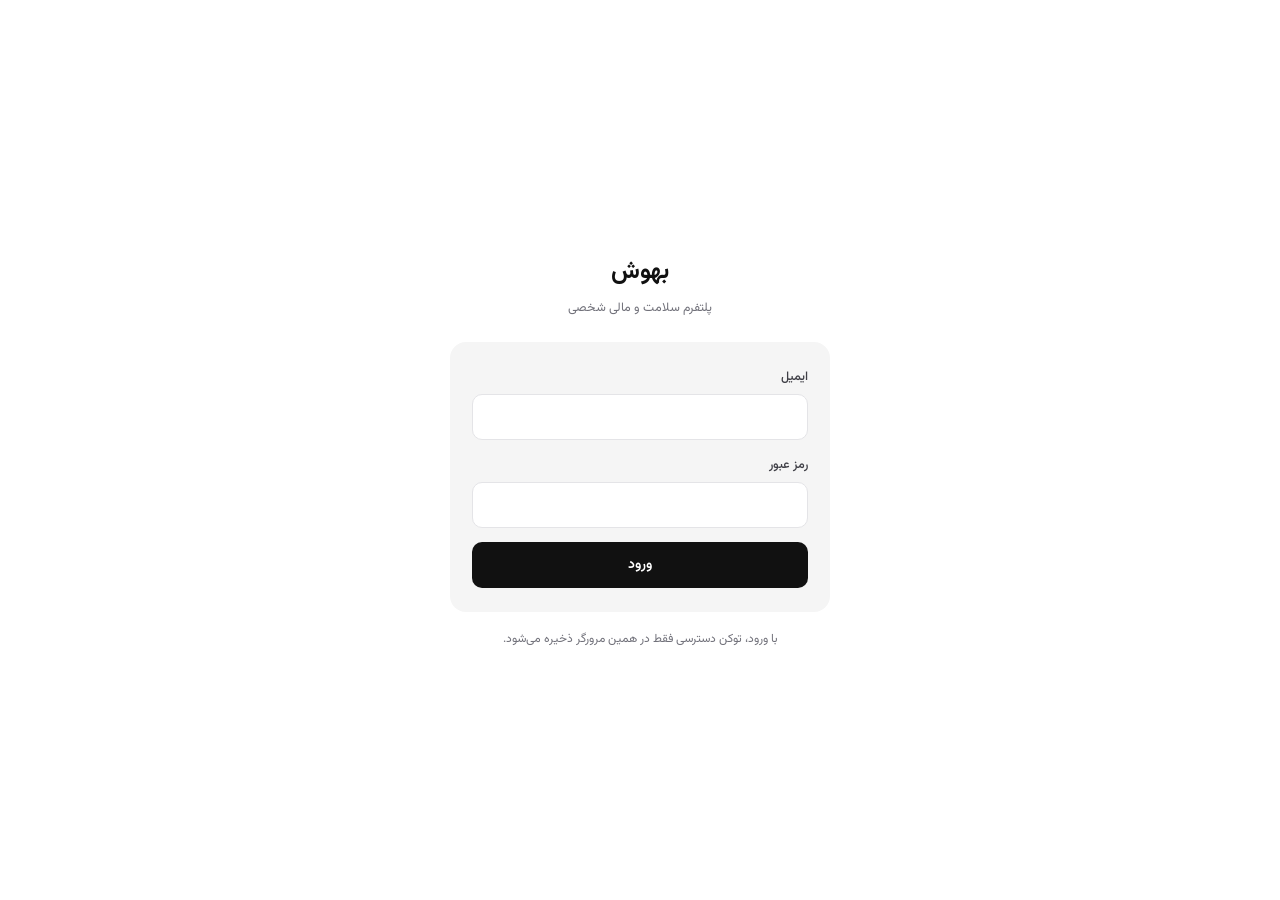
==== dashboard/connect.html @ 0b6c4c52 "first" ====
<!DOCTYPE html>
<html lang="fa" dir="rtl">
<head>
<meta charset="utf-8">
<meta name="viewport" content="width=device-width, initial-scale=1">
<title>اتصال به ایجنت — بهوش</title>
<link rel="icon" href="data:image/svg+xml,%3Csvg xmlns='http://www.w3.org/2000/svg' viewBox='0 0 32 32'%3E%3Crect width='32' height='32' rx='9' fill='%23111'/%3E%3Ctext x='16' y='22' font-size='17' font-family='sans-serif' font-weight='700' fill='%23fff' text-anchor='middle'%3E%D8%A8%3C/text%3E%3C/svg%3E">
<link href="https://fonts.googleapis.com/css2?family=Vazirmatn:wght@400;500;600;700&display=swap" rel="stylesheet">
<style>
:root{
  --canvas:#ffffff; --card:#f5f5f5; --strong:#e8e8e8;
  --ink:#111111; --body:#3f3f46; --muted:#71717a; --hair:#e4e4e7;
  --bad:#dc2626; --bad-soft:#fee2e2; --ok:#16a34a; --ok-soft:#dcfce7;
  --warn:#b45309; --warn-soft:#fef3c7;
  --r:16px; --r-sm:10px;
  --sh:0 1px 2px rgba(0,0,0,.04),0 1px 3px rgba(0,0,0,.03);
}
*{box-sizing:border-box;margin:0;padding:0}
body{
  font-family:Vazirmatn,system-ui,sans-serif;background:var(--canvas);color:var(--ink);
  line-height:1.8;padding:20px 16px 60px;-webkit-font-smoothing:antialiased;
}
.wrap{max-width:760px;margin:0 auto}
.top{display:flex;align-items:center;justify-content:space-between;gap:12px;margin-bottom:6px}
h1{font-size:20px;font-weight:700;letter-spacing:-.02em}
.sub{color:var(--muted);font-size:12.5px;margin-bottom:20px}
.nav{display:flex;gap:6px;margin-bottom:22px;flex-wrap:wrap}
.nav a{
  font-size:12.5px;padding:10px 15px;border-radius:999px;text-decoration:none;min-height:42px;display:inline-flex;align-items:center;
  background:var(--card);color:var(--body);border:1px solid transparent;
}
.nav a.on{background:var(--ink);color:#fff}
.nav a:hover{border-color:var(--hair)}

.sec{background:var(--card);border-radius:var(--r);padding:20px;margin-bottom:16px}
.sec h2{font-size:15px;font-weight:700;margin-bottom:3px;display:flex;align-items:center;gap:7px}
.sec .hint{font-size:12px;color:var(--muted);margin-bottom:15px}
.dot{width:7px;height:7px;border-radius:50%;display:inline-block}

label{display:block;font-size:12.5px;color:var(--body);font-weight:500;margin-bottom:5px}
input[type=text]{
  width:100%;font-family:inherit;font-size:13.5px;padding:10px 12px;border-radius:var(--r-sm);
  border:1px solid var(--hair);background:#fff;color:var(--ink);margin-bottom:13px;
}
input[type=text]:focus{outline:0;border-color:var(--ink)}

.scopes{display:flex;gap:8px;flex-wrap:wrap;margin-bottom:15px}
.chk{
  display:flex;align-items:center;gap:7px;font-size:12.5px;cursor:pointer;
  background:#fff;border:1px solid var(--hair);border-radius:999px;padding:11px 16px;min-height:42px;
  user-select:none;transition:.15s;
}
.chk:hover{border-color:var(--ink)}
.chk input{accent-color:#111;cursor:pointer;margin:0}
.chk.off{opacity:.45}

button{
  font-family:inherit;font-size:13.5px;font-weight:600;padding:12px 20px;min-height:44px;
  border-radius:var(--r-sm);border:0;background:var(--ink);color:#fff;cursor:pointer;transition:.15s;
}
button:hover{opacity:.88}
button:disabled{opacity:.45;cursor:default}
button.ghost{background:#fff;color:var(--ink);border:1px solid var(--hair)}
button.ghost:hover{border-color:var(--ink);opacity:1}
button.sm{font-size:12px;padding:11px 15px;min-height:42px}

.msg{border-radius:var(--r-sm);padding:10px 13px;font-size:12.5px;margin-bottom:13px;display:none}
.msg.err{display:block;background:var(--bad-soft);color:#b91c1c}
.msg.ok{display:block;background:var(--ok-soft);color:#15803d}
.msg.warn{display:block;background:var(--warn-soft);color:var(--warn)}

.out{display:none;margin-top:16px}
.out.show{display:block}
.out .lbl{
  font-size:12px;color:var(--body);font-weight:500;margin-bottom:6px;
  display:flex;align-items:center;justify-content:space-between;gap:10px;
}
pre{
  background:#111;color:#e4e4e7;border-radius:var(--r-sm);padding:14px;
  font-family:ui-monospace,SFMono-Regular,Menlo,monospace;font-size:12.5px;
  direction:ltr;text-align:left;overflow-x:auto;line-height:1.65;white-space:pre;
  margin-bottom:14px;
}
.tokbox{
  background:#fff;border:1px dashed var(--warn);border-radius:var(--r-sm);
  padding:11px 13px;font-family:ui-monospace,monospace;font-size:12.5px;
  direction:ltr;text-align:left;word-break:break-all;margin-bottom:14px;
}
.steps{font-size:12.5px;color:var(--body);padding-right:18px;margin-bottom:4px}
.steps li{margin-bottom:5px}

.tlist{margin-top:6px}
.trow{
  display:flex;align-items:center;justify-content:space-between;gap:10px;
  background:#fff;border-radius:var(--r-sm);padding:10px 13px;margin-bottom:7px;
  font-size:12.5px;
}
.trow .nm{font-weight:600}
.trow .sc{color:var(--muted);font-size:12.5px;direction:ltr;text-align:left}
.empty{color:var(--muted);font-size:12.5px;padding:6px 0}
</style>
</head>
<body>
<div class="wrap">

  <div class="top">
    <h1>اتصال به ایجنت</h1>
    <button class="ghost sm" id="logout">خروج</button>
  </div>
  <div class="sub">برای هر حوزه یک توکن بساز و JSON آماده را در ایجنتت بگذار. توکن فقط یک بار نشان داده می‌شود.</div>

  <div class="nav" data-shell-hide>
    <a href="dashboard.html">سلامتی</a>
    <a href="finance.html">مالی</a>
    <a href="live.html">جلسه</a>
    <a href="connect.html" class="on">اتصال به ایجنت</a>
  </div>

  <!-- ============ سلامت ============ -->
  <div class="sec" id="sec-health">
    <h2><span class="dot" style="background:#16a34a"></span>حوزه سلامت</h2>
    <div class="hint">غذا، خواب، ورزش، بدن، نماز، حال، اسکرین‌تایم، مزاج</div>

    <label for="name-health">نام توکن</label>
    <input id="name-health" type="text" value="ایجنت سلامت" dir="auto">

    <label>دسترسی</label>
    <div class="scopes" id="sc-health">
      <label class="chk"><input type="checkbox" value="health:read" checked> خواندن</label>
      <label class="chk"><input type="checkbox" value="health:write" checked> نوشتن</label>
    </div>

    <div class="msg" id="msg-health"></div>
    <button id="go-health">ساخت توکن سلامت</button>

    <div class="out" id="out-health"></div>
  </div>

  <!-- ============ مالی ============ -->
  <div class="sec" id="sec-finance">
    <h2><span class="dot" style="background:#7c3aed"></span>حوزه مالی</h2>
    <div class="hint">حساب‌ها، تراکنش‌ها، بودجه، دسته‌ها، پیامک بانکی</div>

    <label for="name-finance">نام توکن</label>
    <input id="name-finance" type="text" value="ایجنت مالی" dir="auto">

    <label>دسترسی</label>
    <div class="scopes" id="sc-finance">
      <label class="chk"><input type="checkbox" value="finance:read" checked> خواندن</label>
      <label class="chk"><input type="checkbox" value="finance:write"> نوشتن</label>
    </div>

    <div class="msg" id="msg-finance"></div>
    <button id="go-finance">ساخت توکن مالی</button>

    <div class="out" id="out-finance"></div>
  </div>

  <!-- ============ توکن‌های من ============ -->
  <div class="sec">
    <h2>توکن‌های من</h2>
    <div class="hint">هر توکنی که دیگر لازم نیست را باطل کن.</div>
    <div class="tlist" id="tlist"><div class="empty">در حال بارگذاری...</div></div>
  </div>

</div>

<script src="config.js"></script>
<script>
const BASE = (window.BEHOOSH && window.BEHOOSH.apiBase) || 'https://behoosh-api.hashpa.com/v1';
const MCP_HEALTH = 'https://behoosh-mcp.hashpa.com/mcp';
const MCP_FINANCE = 'https://behoosh-mcp.hashpa.com/finance/mcp';

let TOKEN = null;
try { TOKEN = localStorage.getItem('behoosh_token'); } catch (e) {}
if (!TOKEN) location.replace('login.html');

function authHeaders(extra){
  const h = Object.assign({'X-API-Key': TOKEN}, extra || {});
  return h;
}

async function api(path, opts){
  opts = opts || {};
  opts.headers = authHeaders(opts.headers);
  const r = await fetch(BASE + path, opts);
  if (r.status === 401 || r.status === 403) {
    try { localStorage.removeItem('behoosh_token'); } catch (e) {}
    location.replace('login.html');
    throw new Error('auth');
  }
  return r;
}

function say(id, text, kind){
  const el = document.getElementById('msg-' + id);
  el.textContent = text;
  el.className = 'msg ' + (kind || 'err');
}
function clearSay(id){
  const el = document.getElementById('msg-' + id);
  el.className = 'msg';
  el.textContent = '';
}

document.getElementById('logout').addEventListener('click', function(){
  try {
    localStorage.removeItem('behoosh_token');
    localStorage.removeItem('behoosh_scopes');
  } catch (e) {}
  location.replace('login.html');
});

// چک‌باکس‌ها ظاهر خاموش/روشن
document.querySelectorAll('.chk input').forEach(function(cb){
  function sync(){ cb.closest('.chk').classList.toggle('off', !cb.checked); }
  cb.addEventListener('change', sync); sync();
});

function buildJson(key, url, token){
  const obj = { mcpServers: {} };
  obj.mcpServers[key] = {
    type: 'http',
    url: url,
    headers: { Authorization: 'Bearer ' + token }
  };
  return JSON.stringify(obj, null, 2);
}

function renderOut(domain, token, scopes){
  const isFin = domain === 'finance';
  const url = isFin ? MCP_FINANCE : MCP_HEALTH;
  const key = isFin ? 'behoosh-finance' : 'behoosh-health';
  const json = buildJson(key, url, token);
  const box = document.getElementById('out-' + domain);

  box.innerHTML =
    '<div class="msg warn">این توکن فقط همین یک بار نشان داده می‌شود. همین حالا کپی کن.</div>' +
    '<div class="lbl"><span>توکن</span><button class="ghost sm" data-copy="tok">کپی</button></div>' +
    '<div class="tokbox" id="tok-' + domain + '">' + token + '</div>' +
    '<div class="lbl"><span>JSON آماده برای ایجنت</span><button class="ghost sm" data-copy="json">کپی JSON</button></div>' +
    '<pre id="json-' + domain + '">' + json.replace(/&/g,'&amp;').replace(/</g,'&lt;') + '</pre>' +
    '<ol class="steps">' +
      '<li>فایل تنظیمات MCP ایجنتت را باز کن (در کلود دسکتاپ: <code>claude_desktop_config.json</code>).</li>' +
      '<li>محتوای بالا را داخلش بگذار. اگر <code>mcpServers</code> از قبل هست، فقط کلید <code>' + key + '</code> را اضافه کن.</li>' +
      '<li>ایجنت را ری‌استارت کن. ابزارها باید بیایند.</li>' +
    '</ol>';

  box.classList.add('show');

  box.querySelectorAll('[data-copy]').forEach(function(btn){
    btn.addEventListener('click', async function(){
      const isTok = btn.getAttribute('data-copy') === 'tok';
      const text = isTok ? token : json;
      try {
        await navigator.clipboard.writeText(text);
        const old = btn.textContent;
        btn.textContent = 'کپی شد';
        setTimeout(function(){ btn.textContent = old; }, 1500);
      } catch (e) {
        const r = document.createRange();
        r.selectNodeContents(document.getElementById((isTok ? 'tok-' : 'json-') + domain));
        const s = window.getSelection(); s.removeAllRanges(); s.addRange(r);
        btn.textContent = 'دستی کپی کن';
      }
    });
  });
}

async function createToken(domain){
  const isFin = domain === 'finance';
  const btn = document.getElementById('go-' + domain);
  clearSay(domain);

  const name = document.getElementById('name-' + domain).value.trim() || (isFin ? 'ایجنت مالی' : 'ایجنت سلامت');
  const scopes = Array.from(
    document.querySelectorAll('#sc-' + domain + ' input:checked')
  ).map(function(c){ return c.value; });

  if (!scopes.length) { say(domain, 'حداقل یک دسترسی انتخاب کن.'); return; }

  btn.disabled = true;
  const old = btn.textContent;
  btn.textContent = 'در حال ساخت...';

  try {
    const r = await api('/auth/tokens', {
      method: 'POST',
      headers: {'Content-Type': 'application/json'},
      body: JSON.stringify({name: name, scopes: scopes, kind: 'api'})
    });
    const data = await r.json().catch(function(){ return {}; });

    if (!r.ok) {
      say(domain, 'ساخت توکن نشد (کد ' + r.status + ').');
      return;
    }
    const raw = data.token || data.raw_token || data.key;
    if (!raw) {
      say(domain, 'سرور توکن برنگرداند.');
      return;
    }
    renderOut(domain, raw, scopes);
    say(domain, 'توکن ساخته شد.', 'ok');
    loadTokens();
  } catch (e) {
    if (e.message !== 'auth') say(domain, 'اتصال به سرور برقرار نشد.');
  } finally {
    btn.disabled = false;
    btn.textContent = old;
  }
}

document.getElementById('go-health').addEventListener('click', function(){ createToken('health'); });
document.getElementById('go-finance').addEventListener('click', function(){ createToken('finance'); });

async function loadTokens(){
  const list = document.getElementById('tlist');
  try {
    const r = await api('/auth/tokens');
    const data = await r.json().catch(function(){ return {}; });
    const items = data.tokens || data.items || (Array.isArray(data) ? data : []);

    if (!items.length) {
      list.innerHTML = '<div class="empty">هنوز توکنی نساخته‌ای.</div>';
      return;
    }
    list.innerHTML = items.map(function(t){
      const sc = (t.scopes || []).join('، ') || '—';
      const nm = t.name || 'بدون نام';
      const id = t.id || t.token_id;
      return '<div class="trow">' +
        '<div><div class="nm">' + nm + '</div><div class="sc">' + sc + '</div></div>' +
        '<button class="ghost sm" data-revoke="' + id + '">باطل</button>' +
      '</div>';
    }).join('');

    list.querySelectorAll('[data-revoke]').forEach(function(btn){
      btn.addEventListener('click', async function(){
        if (!confirm('این توکن باطل شود؟')) return;
        btn.disabled = true;
        try {
          const r = await api('/auth/tokens/' + btn.getAttribute('data-revoke'), {method: 'DELETE'});
          if (r.ok || r.status === 204) loadTokens();
          else { btn.disabled = false; alert('باطل نشد (کد ' + r.status + ')'); }
        } catch (e) {
          if (e.message !== 'auth') { btn.disabled = false; alert('اتصال برقرار نشد.'); }
        }
      });
    });
  } catch (e) {
    if (e.message !== 'auth') list.innerHTML = '<div class="empty">لیست توکن‌ها نیامد.</div>';
  }
}

loadTokens();
</script>
<script src="shell.js" defer></script>
</body>
</html>
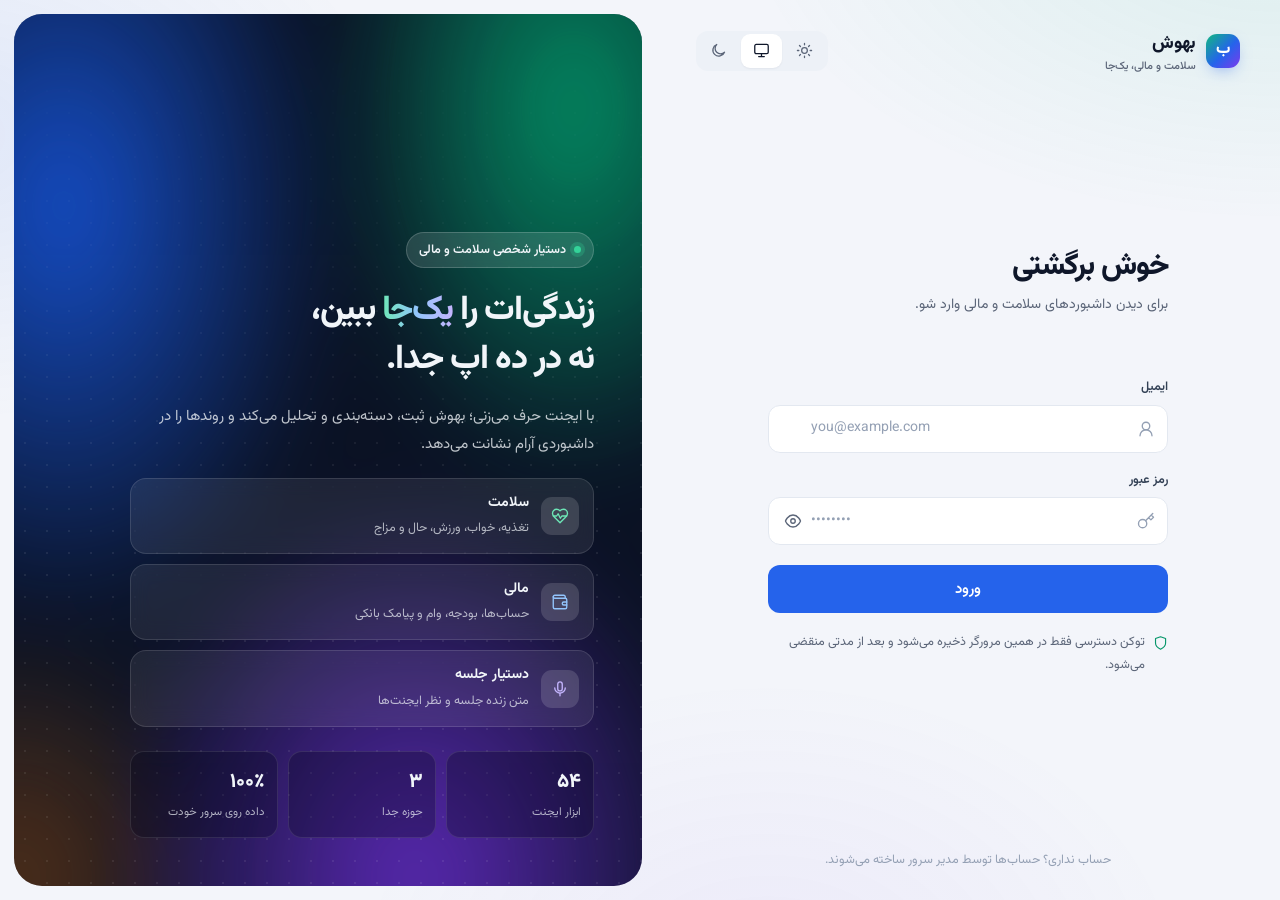
==== commit ff84f07b: "Redesign the web UI with light/dark themes and data-driven dashboards Design system (based on UI UX " ====
--- a/dashboard/connect.html
+++ b/dashboard/connect.html
@@ -1,360 +1,79 @@
 <!DOCTYPE html>
 <html lang="fa" dir="rtl">
 <head>
+<script src="js/theme.js"></script>
 <meta charset="utf-8">
 <meta name="viewport" content="width=device-width, initial-scale=1">
 <title>اتصال به ایجنت — بهوش</title>
-<link rel="icon" href="data:image/svg+xml,%3Csvg xmlns='http://www.w3.org/2000/svg' viewBox='0 0 32 32'%3E%3Crect width='32' height='32' rx='9' fill='%23111'/%3E%3Ctext x='16' y='22' font-size='17' font-family='sans-serif' font-weight='700' fill='%23fff' text-anchor='middle'%3E%D8%A8%3C/text%3E%3C/svg%3E">
-<link href="https://fonts.googleapis.com/css2?family=Vazirmatn:wght@400;500;600;700&display=swap" rel="stylesheet">
-<style>
-:root{
-  --canvas:#ffffff; --card:#f5f5f5; --strong:#e8e8e8;
-  --ink:#111111; --body:#3f3f46; --muted:#71717a; --hair:#e4e4e7;
-  --bad:#dc2626; --bad-soft:#fee2e2; --ok:#16a34a; --ok-soft:#dcfce7;
-  --warn:#b45309; --warn-soft:#fef3c7;
-  --r:16px; --r-sm:10px;
-  --sh:0 1px 2px rgba(0,0,0,.04),0 1px 3px rgba(0,0,0,.03);
-}
-*{box-sizing:border-box;margin:0;padding:0}
-body{
-  font-family:Vazirmatn,system-ui,sans-serif;background:var(--canvas);color:var(--ink);
-  line-height:1.8;padding:20px 16px 60px;-webkit-font-smoothing:antialiased;
-}
-.wrap{max-width:760px;margin:0 auto}
-.top{display:flex;align-items:center;justify-content:space-between;gap:12px;margin-bottom:6px}
-h1{font-size:20px;font-weight:700;letter-spacing:-.02em}
-.sub{color:var(--muted);font-size:12.5px;margin-bottom:20px}
-.nav{display:flex;gap:6px;margin-bottom:22px;flex-wrap:wrap}
-.nav a{
-  font-size:12.5px;padding:10px 15px;border-radius:999px;text-decoration:none;min-height:42px;display:inline-flex;align-items:center;
-  background:var(--card);color:var(--body);border:1px solid transparent;
-}
-.nav a.on{background:var(--ink);color:#fff}
-.nav a:hover{border-color:var(--hair)}
-
-.sec{background:var(--card);border-radius:var(--r);padding:20px;margin-bottom:16px}
-.sec h2{font-size:15px;font-weight:700;margin-bottom:3px;display:flex;align-items:center;gap:7px}
-.sec .hint{font-size:12px;color:var(--muted);margin-bottom:15px}
-.dot{width:7px;height:7px;border-radius:50%;display:inline-block}
-
-label{display:block;font-size:12.5px;color:var(--body);font-weight:500;margin-bottom:5px}
-input[type=text]{
-  width:100%;font-family:inherit;font-size:13.5px;padding:10px 12px;border-radius:var(--r-sm);
-  border:1px solid var(--hair);background:#fff;color:var(--ink);margin-bottom:13px;
-}
-input[type=text]:focus{outline:0;border-color:var(--ink)}
-
-.scopes{display:flex;gap:8px;flex-wrap:wrap;margin-bottom:15px}
-.chk{
-  display:flex;align-items:center;gap:7px;font-size:12.5px;cursor:pointer;
-  background:#fff;border:1px solid var(--hair);border-radius:999px;padding:11px 16px;min-height:42px;
-  user-select:none;transition:.15s;
-}
-.chk:hover{border-color:var(--ink)}
-.chk input{accent-color:#111;cursor:pointer;margin:0}
-.chk.off{opacity:.45}
-
-button{
-  font-family:inherit;font-size:13.5px;font-weight:600;padding:12px 20px;min-height:44px;
-  border-radius:var(--r-sm);border:0;background:var(--ink);color:#fff;cursor:pointer;transition:.15s;
-}
-button:hover{opacity:.88}
-button:disabled{opacity:.45;cursor:default}
-button.ghost{background:#fff;color:var(--ink);border:1px solid var(--hair)}
-button.ghost:hover{border-color:var(--ink);opacity:1}
-button.sm{font-size:12px;padding:11px 15px;min-height:42px}
-
-.msg{border-radius:var(--r-sm);padding:10px 13px;font-size:12.5px;margin-bottom:13px;display:none}
-.msg.err{display:block;background:var(--bad-soft);color:#b91c1c}
-.msg.ok{display:block;background:var(--ok-soft);color:#15803d}
-.msg.warn{display:block;background:var(--warn-soft);color:var(--warn)}
-
-.out{display:none;margin-top:16px}
-.out.show{display:block}
-.out .lbl{
-  font-size:12px;color:var(--body);font-weight:500;margin-bottom:6px;
-  display:flex;align-items:center;justify-content:space-between;gap:10px;
-}
-pre{
-  background:#111;color:#e4e4e7;border-radius:var(--r-sm);padding:14px;
-  font-family:ui-monospace,SFMono-Regular,Menlo,monospace;font-size:12.5px;
-  direction:ltr;text-align:left;overflow-x:auto;line-height:1.65;white-space:pre;
-  margin-bottom:14px;
-}
-.tokbox{
-  background:#fff;border:1px dashed var(--warn);border-radius:var(--r-sm);
-  padding:11px 13px;font-family:ui-monospace,monospace;font-size:12.5px;
-  direction:ltr;text-align:left;word-break:break-all;margin-bottom:14px;
-}
-.steps{font-size:12.5px;color:var(--body);padding-right:18px;margin-bottom:4px}
-.steps li{margin-bottom:5px}
-
-.tlist{margin-top:6px}
-.trow{
-  display:flex;align-items:center;justify-content:space-between;gap:10px;
-  background:#fff;border-radius:var(--r-sm);padding:10px 13px;margin-bottom:7px;
-  font-size:12.5px;
-}
-.trow .nm{font-weight:600}
-.trow .sc{color:var(--muted);font-size:12.5px;direction:ltr;text-align:left}
-.empty{color:var(--muted);font-size:12.5px;padding:6px 0}
-</style>
+<link rel="icon" href="data:image/svg+xml,%3Csvg xmlns='http://www.w3.org/2000/svg' viewBox='0 0 32 32'%3E%3Cdefs%3E%3ClinearGradient id='g' x1='0' y1='0' x2='1' y2='1'%3E%3Cstop offset='0' stop-color='%2310B981'/%3E%3Cstop offset='.55' stop-color='%232563EB'/%3E%3Cstop offset='1' stop-color='%237C3AED'/%3E%3C/linearGradient%3E%3C/defs%3E%3Crect width='32' height='32' rx='9' fill='url(%23g)'/%3E%3Ctext x='16' y='22' font-size='17' font-family='sans-serif' font-weight='700' fill='%23fff' text-anchor='middle'%3E%D8%A8%3C/text%3E%3C/svg%3E">
+<link href="https://fonts.googleapis.com/css2?family=Vazirmatn:wght@400;500;600;700;800&display=swap" rel="stylesheet">
+<link rel="stylesheet" href="css/theme.css">
+<link rel="stylesheet" href="css/connect.css">
 </head>
 <body>
-<div class="wrap">
+<div class="app">
+<main class="app-main" id="main">
 
-  <div class="top">
-    <h1>اتصال به ایجنت</h1>
-    <button class="ghost sm" id="logout">خروج</button>
-  </div>
-  <div class="sub">برای هر حوزه یک توکن بساز و JSON آماده را در ایجنتت بگذار. توکن فقط یک بار نشان داده می‌شود.</div>
+  <header class="page-head">
+    <div>
+      <div class="eyebrow t-agent"><i></i>ایجنت‌ها و دسترسی</div>
+      <h1>اتصال به ایجنت</h1>
+      <p>برای هر حوزه یک توکن جدا بساز و تنظیمات آماده را در ایجنتت بگذار. هر توکن فقط به همان حوزه دسترسی دارد.</p>
+    </div>
+  </header>
 
-  <div class="nav" data-shell-hide>
-    <a href="dashboard.html">سلامتی</a>
-    <a href="finance.html">مالی</a>
-    <a href="live.html">جلسه</a>
-    <a href="connect.html" class="on">اتصال به ایجنت</a>
-  </div>
+  <section class="card how t-agent" aria-labelledby="how-h">
+    <h2 id="how-h" class="sr-only">چطور وصل کنم</h2>
+    <ol class="how-steps">
+      <li><span class="how-n">۱</span><div><b>حوزه و دسترسی را انتخاب کن</b><p>خواندن برای گزارش، نوشتن برای ثبت داده. کمترین دسترسی لازم را بده.</p></div></li>
+      <li><span class="how-n">۲</span><div><b>توکن را بساز و کپی کن</b><p>توکن فقط یک بار نشان داده می‌شود؛ همراه JSON آماده برای MCP.</p></div></li>
+      <li><span class="how-n">۳</span><div><b>در ایجنت بگذار و ری‌استارت کن</b><p>مثلا در <code class="ltr">claude_desktop_config.json</code>. ابزارها ظاهر می‌شوند.</p></div></li>
+    </ol>
+  </section>
 
-  <!-- ============ سلامت ============ -->
-  <div class="sec" id="sec-health">
-    <h2><span class="dot" style="background:#16a34a"></span>حوزه سلامت</h2>
-    <div class="hint">غذا، خواب، ورزش، بدن، نماز، حال، اسکرین‌تایم، مزاج</div>
+  <div class="section-title"><h2>ساخت توکن جدید</h2><span>هر حوزه سرور و دسترسی جدا دارد</span></div>
+  <div class="grid g-3 domains" id="domains"></div>
 
-    <label for="name-health">نام توکن</label>
-    <input id="name-health" type="text" value="ایجنت سلامت" dir="auto">
+  <section class="card reveal" id="reveal" hidden aria-live="polite">
+    <div class="card-head">
+      <div><h3 id="reveal-title">توکن ساخته شد</h3><p id="reveal-sub"></p></div>
+      <button class="icon-btn" type="button" id="reveal-close" aria-label="بستن"></button>
+    </div>
+    <div class="callout t-warn" id="reveal-warn"></div>
+    <div class="field">
+      <div class="row-lbl"><span class="label">توکن</span><button class="btn btn-ghost btn-sm" type="button" data-copy="tok"></button></div>
+      <div class="secret ltr" id="reveal-token"></div>
+    </div>
+    <div class="field">
+      <div class="row-lbl"><span class="label">JSON آماده برای کلاینت MCP</span><button class="btn btn-ghost btn-sm" type="button" data-copy="json"></button></div>
+      <pre class="code ltr" id="reveal-json"></pre>
+    </div>
+    <p class="reveal-hint" id="reveal-hint"></p>
+  </section>
 
-    <label>دسترسی</label>
-    <div class="scopes" id="sc-health">
-      <label class="chk"><input type="checkbox" value="health:read" checked> خواندن</label>
-      <label class="chk"><input type="checkbox" value="health:write" checked> نوشتن</label>
-    </div>
+  <div class="section-title"><h2>توکن‌های من</h2><span id="tok-count"></span></div>
+  <section class="card card-flush">
+    <div id="tlist"><div class="tl-skel"><div class="skeleton" style="height:18px;width:40%"></div><div class="skeleton" style="height:14px;width:70%"></div></div></div>
+  </section>
+  <p class="foot-note">توکن‌های «ورود» همان نشست‌های داشبورد روی مرورگرها هستند. ابطال آن‌ها یعنی خروج آن مرورگر.</p>
 
-    <div class="msg" id="msg-health"></div>
-    <button id="go-health">ساخت توکن سلامت</button>
-
-    <div class="out" id="out-health"></div>
-  </div>
-
-  <!-- ============ مالی ============ -->
-  <div class="sec" id="sec-finance">
-    <h2><span class="dot" style="background:#7c3aed"></span>حوزه مالی</h2>
-    <div class="hint">حساب‌ها، تراکنش‌ها، بودجه، دسته‌ها، پیامک بانکی</div>
-
-    <label for="name-finance">نام توکن</label>
-    <input id="name-finance" type="text" value="ایجنت مالی" dir="auto">
-
-    <label>دسترسی</label>
-    <div class="scopes" id="sc-finance">
-      <label class="chk"><input type="checkbox" value="finance:read" checked> خواندن</label>
-      <label class="chk"><input type="checkbox" value="finance:write"> نوشتن</label>
-    </div>
-
-    <div class="msg" id="msg-finance"></div>
-    <button id="go-finance">ساخت توکن مالی</button>
-
-    <div class="out" id="out-finance"></div>
-  </div>
-
-  <!-- ============ توکن‌های من ============ -->
-  <div class="sec">
-    <h2>توکن‌های من</h2>
-    <div class="hint">هر توکنی که دیگر لازم نیست را باطل کن.</div>
-    <div class="tlist" id="tlist"><div class="empty">در حال بارگذاری...</div></div>
-  </div>
-
+</main>
 </div>
 
+<dialog class="sheet" id="confirm">
+  <form method="dialog">
+    <div class="sheet-head"><h3>ابطال توکن</h3></div>
+    <div class="sheet-body"><p id="confirm-text" class="muted"></p></div>
+    <div class="sheet-foot">
+      <button class="btn btn-danger" value="ok" id="confirm-ok">باطل کن</button>
+      <button class="btn btn-ghost" value="cancel">انصراف</button>
+    </div>
+  </form>
+</dialog>
+
 <script src="config.js"></script>
-<script>
-const BASE = (window.BEHOOSH && window.BEHOOSH.apiBase) || 'https://behoosh-api.hashpa.com/v1';
-const MCP_HEALTH = 'https://behoosh-mcp.hashpa.com/mcp';
-const MCP_FINANCE = 'https://behoosh-mcp.hashpa.com/finance/mcp';
-
-let TOKEN = null;
-try { TOKEN = localStorage.getItem('behoosh_token'); } catch (e) {}
-if (!TOKEN) location.replace('login.html');
-
-function authHeaders(extra){
-  const h = Object.assign({'X-API-Key': TOKEN}, extra || {});
-  return h;
-}
-
-async function api(path, opts){
-  opts = opts || {};
-  opts.headers = authHeaders(opts.headers);
-  const r = await fetch(BASE + path, opts);
-  if (r.status === 401 || r.status === 403) {
-    try { localStorage.removeItem('behoosh_token'); } catch (e) {}
-    location.replace('login.html');
-    throw new Error('auth');
-  }
-  return r;
-}
-
-function say(id, text, kind){
-  const el = document.getElementById('msg-' + id);
-  el.textContent = text;
-  el.className = 'msg ' + (kind || 'err');
-}
-function clearSay(id){
-  const el = document.getElementById('msg-' + id);
-  el.className = 'msg';
-  el.textContent = '';
-}
-
-document.getElementById('logout').addEventListener('click', function(){
-  try {
-    localStorage.removeItem('behoosh_token');
-    localStorage.removeItem('behoosh_scopes');
-  } catch (e) {}
-  location.replace('login.html');
-});
-
-// چک‌باکس‌ها ظاهر خاموش/روشن
-document.querySelectorAll('.chk input').forEach(function(cb){
-  function sync(){ cb.closest('.chk').classList.toggle('off', !cb.checked); }
-  cb.addEventListener('change', sync); sync();
-});
-
-function buildJson(key, url, token){
-  const obj = { mcpServers: {} };
-  obj.mcpServers[key] = {
-    type: 'http',
-    url: url,
-    headers: { Authorization: 'Bearer ' + token }
-  };
-  return JSON.stringify(obj, null, 2);
-}
-
-function renderOut(domain, token, scopes){
-  const isFin = domain === 'finance';
-  const url = isFin ? MCP_FINANCE : MCP_HEALTH;
-  const key = isFin ? 'behoosh-finance' : 'behoosh-health';
-  const json = buildJson(key, url, token);
-  const box = document.getElementById('out-' + domain);
-
-  box.innerHTML =
-    '<div class="msg warn">این توکن فقط همین یک بار نشان داده می‌شود. همین حالا کپی کن.</div>' +
-    '<div class="lbl"><span>توکن</span><button class="ghost sm" data-copy="tok">کپی</button></div>' +
-    '<div class="tokbox" id="tok-' + domain + '">' + token + '</div>' +
-    '<div class="lbl"><span>JSON آماده برای ایجنت</span><button class="ghost sm" data-copy="json">کپی JSON</button></div>' +
-    '<pre id="json-' + domain + '">' + json.replace(/&/g,'&amp;').replace(/</g,'&lt;') + '</pre>' +
-    '<ol class="steps">' +
-      '<li>فایل تنظیمات MCP ایجنتت را باز کن (در کلود دسکتاپ: <code>claude_desktop_config.json</code>).</li>' +
-      '<li>محتوای بالا را داخلش بگذار. اگر <code>mcpServers</code> از قبل هست، فقط کلید <code>' + key + '</code> را اضافه کن.</li>' +
-      '<li>ایجنت را ری‌استارت کن. ابزارها باید بیایند.</li>' +
-    '</ol>';
-
-  box.classList.add('show');
-
-  box.querySelectorAll('[data-copy]').forEach(function(btn){
-    btn.addEventListener('click', async function(){
-      const isTok = btn.getAttribute('data-copy') === 'tok';
-      const text = isTok ? token : json;
-      try {
-        await navigator.clipboard.writeText(text);
-        const old = btn.textContent;
-        btn.textContent = 'کپی شد';
-        setTimeout(function(){ btn.textContent = old; }, 1500);
-      } catch (e) {
-        const r = document.createRange();
-        r.selectNodeContents(document.getElementById((isTok ? 'tok-' : 'json-') + domain));
-        const s = window.getSelection(); s.removeAllRanges(); s.addRange(r);
-        btn.textContent = 'دستی کپی کن';
-      }
-    });
-  });
-}
-
-async function createToken(domain){
-  const isFin = domain === 'finance';
-  const btn = document.getElementById('go-' + domain);
-  clearSay(domain);
-
-  const name = document.getElementById('name-' + domain).value.trim() || (isFin ? 'ایجنت مالی' : 'ایجنت سلامت');
-  const scopes = Array.from(
-    document.querySelectorAll('#sc-' + domain + ' input:checked')
-  ).map(function(c){ return c.value; });
-
-  if (!scopes.length) { say(domain, 'حداقل یک دسترسی انتخاب کن.'); return; }
-
-  btn.disabled = true;
-  const old = btn.textContent;
-  btn.textContent = 'در حال ساخت...';
-
-  try {
-    const r = await api('/auth/tokens', {
-      method: 'POST',
-      headers: {'Content-Type': 'application/json'},
-      body: JSON.stringify({name: name, scopes: scopes, kind: 'api'})
-    });
-    const data = await r.json().catch(function(){ return {}; });
-
-    if (!r.ok) {
-      say(domain, 'ساخت توکن نشد (کد ' + r.status + ').');
-      return;
-    }
-    const raw = data.token || data.raw_token || data.key;
-    if (!raw) {
-      say(domain, 'سرور توکن برنگرداند.');
-      return;
-    }
-    renderOut(domain, raw, scopes);
-    say(domain, 'توکن ساخته شد.', 'ok');
-    loadTokens();
-  } catch (e) {
-    if (e.message !== 'auth') say(domain, 'اتصال به سرور برقرار نشد.');
-  } finally {
-    btn.disabled = false;
-    btn.textContent = old;
-  }
-}
-
-document.getElementById('go-health').addEventListener('click', function(){ createToken('health'); });
-document.getElementById('go-finance').addEventListener('click', function(){ createToken('finance'); });
-
-async function loadTokens(){
-  const list = document.getElementById('tlist');
-  try {
-    const r = await api('/auth/tokens');
-    const data = await r.json().catch(function(){ return {}; });
-    const items = data.tokens || data.items || (Array.isArray(data) ? data : []);
-
-    if (!items.length) {
-      list.innerHTML = '<div class="empty">هنوز توکنی نساخته‌ای.</div>';
-      return;
-    }
-    list.innerHTML = items.map(function(t){
-      const sc = (t.scopes || []).join('، ') || '—';
-      const nm = t.name || 'بدون نام';
-      const id = t.id || t.token_id;
-      return '<div class="trow">' +
-        '<div><div class="nm">' + nm + '</div><div class="sc">' + sc + '</div></div>' +
-        '<button class="ghost sm" data-revoke="' + id + '">باطل</button>' +
-      '</div>';
-    }).join('');
-
-    list.querySelectorAll('[data-revoke]').forEach(function(btn){
-      btn.addEventListener('click', async function(){
-        if (!confirm('این توکن باطل شود؟')) return;
-        btn.disabled = true;
-        try {
-          const r = await api('/auth/tokens/' + btn.getAttribute('data-revoke'), {method: 'DELETE'});
-          if (r.ok || r.status === 204) loadTokens();
-          else { btn.disabled = false; alert('باطل نشد (کد ' + r.status + ')'); }
-        } catch (e) {
-          if (e.message !== 'auth') { btn.disabled = false; alert('اتصال برقرار نشد.'); }
-        }
-      });
-    });
-  } catch (e) {
-    if (e.message !== 'auth') list.innerHTML = '<div class="empty">لیست توکن‌ها نیامد.</div>';
-  }
-}
-
-loadTokens();
-</script>
-<script src="shell.js" defer></script>
+<script src="js/app.js"></script>
+<script src="js/connect.js"></script>
+<script src="shell.js"></script>
 </body>
 </html>
--- a/dashboard/css/theme.css
+++ b/dashboard/css/theme.css
@@ -0,0 +1,434 @@
+/* بهوش — سیستم طراحی مشترک
+   توکن‌های رنگ برای تم روشن و تیره، پوسته برنامه، و اجزای پایه.
+   همه صفحات این فایل را بارگذاری می‌کنند؛ تم با data-theme روی <html> عوض می‌شود
+   (js/theme.js آن را قبل از رندر تنظیم می‌کند). */
+
+/* ---------- توکن‌ها ---------- */
+:root{
+  --font:Vazirmatn,system-ui,-apple-system,"Segoe UI",sans-serif;
+
+  --bg:#F3F5FA;
+  --bg-glow-1:rgba(16,185,129,.10);
+  --bg-glow-2:rgba(37,99,235,.09);
+  --bg-glow-3:rgba(124,58,237,.06);
+  --surface:#FFFFFF;
+  --surface-2:#F6F8FC;
+  --surface-3:#EDF1F7;
+  --glass:rgba(255,255,255,.72);
+  --border:#E3E8F0;
+  --border-strong:#CDD5E1;
+  --text:#0F172A;
+  --text-2:#334155;
+  --muted:#5B6578;
+  --faint:#94A0B4;
+
+  --primary:#2563EB;
+  --primary-ink:#FFFFFF;
+  --primary-soft:#E8EFFE;
+  --ok:#059669;   --ok-soft:#E3F6EF;   --ok-ink:#047857;
+  --warn:#D97706; --warn-soft:#FDF2DD; --warn-ink:#B45309;
+  --bad:#DC2626;  --bad-soft:#FDE8E8;  --bad-ink:#B91C1C;
+  --info:#7C3AED; --info-soft:#F0EAFE; --info-ink:#6D28D9;
+
+  /* رنگ هر بخش */
+  --health:#059669;  --health-soft:#E3F6EF;
+  --finance:#2563EB; --finance-soft:#E8EFFE;
+  --meeting:#7C3AED; --meeting-soft:#F0EAFE;
+  --agent:#D97706;   --agent-soft:#FDF2DD;
+
+  /* پالت نمودار: رنگ و شیوه خط با هم تفاوت سری‌ها را نشان می‌دهند */
+  --c1:#2563EB; --c2:#059669; --c3:#D97706; --c4:#7C3AED; --c5:#E11D48; --c6:#0891B2;
+  --c-grid:#E8ECF3;
+  --c-axis:#7A8598;
+
+  --shadow-sm:0 1px 2px rgba(15,23,42,.05);
+  --shadow:0 1px 2px rgba(15,23,42,.04),0 4px 16px -6px rgba(15,23,42,.08);
+  --shadow-lg:0 12px 40px -12px rgba(15,23,42,.22);
+  --ring:0 0 0 3px rgba(37,99,235,.35);
+
+  --r-lg:20px; --r:16px; --r-sm:12px; --r-xs:8px;
+  --sidebar-w:264px;
+  --ease:cubic-bezier(.22,.7,.3,1);
+  color-scheme:light;
+}
+
+:root[data-theme="dark"]{
+  --bg:#0A0F1C;
+  --bg-glow-1:rgba(52,211,153,.10);
+  --bg-glow-2:rgba(96,165,250,.10);
+  --bg-glow-3:rgba(167,139,250,.08);
+  --surface:#111A2B;
+  --surface-2:#162036;
+  --surface-3:#1C2840;
+  --glass:rgba(13,20,35,.70);
+  --border:rgba(148,163,184,.14);
+  --border-strong:rgba(148,163,184,.26);
+  --text:#F1F5F9;
+  --text-2:#CBD5E1;
+  --muted:#94A3B8;
+  --faint:#64748B;
+
+  --primary:#60A5FA;
+  --primary-ink:#0A0F1C;
+  --primary-soft:rgba(96,165,250,.14);
+  --ok:#34D399;   --ok-soft:rgba(52,211,153,.13);   --ok-ink:#6EE7B7;
+  --warn:#FBBF24; --warn-soft:rgba(251,191,36,.13); --warn-ink:#FCD34D;
+  --bad:#F87171;  --bad-soft:rgba(248,113,113,.13); --bad-ink:#FCA5A5;
+  --info:#A78BFA; --info-soft:rgba(167,139,250,.14); --info-ink:#C4B5FD;
+
+  --health:#34D399;  --health-soft:rgba(52,211,153,.13);
+  --finance:#60A5FA; --finance-soft:rgba(96,165,250,.14);
+  --meeting:#A78BFA; --meeting-soft:rgba(167,139,250,.14);
+  --agent:#FBBF24;   --agent-soft:rgba(251,191,36,.13);
+
+  --c1:#60A5FA; --c2:#34D399; --c3:#FBBF24; --c4:#A78BFA; --c5:#FB7185; --c6:#22D3EE;
+  --c-grid:rgba(148,163,184,.12);
+  --c-axis:#8391A7;
+
+  --shadow-sm:none;
+  --shadow:0 1px 0 rgba(255,255,255,.03) inset,0 8px 24px -12px rgba(0,0,0,.6);
+  --shadow-lg:0 20px 50px -16px rgba(0,0,0,.7);
+  --ring:0 0 0 3px rgba(96,165,250,.45);
+  color-scheme:dark;
+}
+
+/* ---------- پایه ---------- */
+*,*::before,*::after{box-sizing:border-box}
+*{margin:0;padding:0}
+html{-webkit-text-size-adjust:100%;scroll-behavior:smooth}
+body{
+  font-family:var(--font);font-size:14px;line-height:1.8;color:var(--text);
+  background:var(--bg);min-height:100vh;-webkit-font-smoothing:antialiased;
+  font-feature-settings:"ss01";
+  transition:background-color .25s var(--ease),color .25s var(--ease);
+}
+body::before{
+  content:"";position:fixed;inset:0;z-index:-1;pointer-events:none;
+  background:
+    radial-gradient(900px 520px at 100% -10%,var(--bg-glow-1),transparent 60%),
+    radial-gradient(760px 480px at -5% 15%,var(--bg-glow-2),transparent 60%),
+    radial-gradient(700px 520px at 60% 110%,var(--bg-glow-3),transparent 60%);
+}
+a{color:inherit}
+button,input,select,textarea{font:inherit;color:inherit}
+button{cursor:pointer}
+img,svg{display:block;max-width:100%}
+:focus-visible{outline:none;box-shadow:var(--ring);border-radius:var(--r-xs)}
+::selection{background:var(--primary-soft)}
+.num{font-variant-numeric:tabular-nums}
+.ltr{direction:ltr;unicode-bidi:isolate}
+.sr-only{position:absolute;width:1px;height:1px;overflow:hidden;clip:rect(0 0 0 0);white-space:nowrap}
+.muted{color:var(--muted)}
+.hidden{display:none !important}
+
+@media (prefers-reduced-motion:reduce){
+  *,*::before,*::after{animation-duration:.01ms !important;animation-iteration-count:1 !important;
+    transition-duration:.01ms !important;scroll-behavior:auto !important}
+}
+
+/* ---------- پوسته برنامه ---------- */
+.app{min-height:100vh}
+.app-main{padding:24px 28px 56px;max-width:1280px;margin-inline:auto}
+@media (min-width:1024px){
+  .app.has-sidebar .app-main{margin-inline-start:var(--sidebar-w);margin-inline-end:0;
+    max-width:none;padding-inline:32px}
+  .app.has-sidebar .app-main > *{max-width:1240px;margin-inline:auto}
+}
+
+.sidebar{
+  position:fixed;inset-block:0;inset-inline-start:0;width:var(--sidebar-w);z-index:40;
+  display:flex;flex-direction:column;gap:6px;padding:18px 14px;
+  background:var(--glass);-webkit-backdrop-filter:blur(18px) saturate(1.4);backdrop-filter:blur(18px) saturate(1.4);
+  border-inline-end:1px solid var(--border);
+}
+.brand{display:flex;align-items:center;gap:10px;padding:6px 8px 16px;text-decoration:none;
+  font-weight:800;font-size:18px;letter-spacing:-.02em}
+.brand-mark{width:34px;height:34px;border-radius:11px;display:grid;place-items:center;color:#fff;
+  font-size:16px;font-weight:800;
+  background:linear-gradient(135deg,#10B981 0%,#2563EB 55%,#7C3AED 100%);
+  box-shadow:0 6px 16px -6px rgba(37,99,235,.55)}
+.brand small{display:block;font-size:11px;font-weight:500;color:var(--muted);letter-spacing:0;line-height:1.2}
+.nav-label{font-size:11.5px;color:var(--faint);font-weight:600;padding:12px 10px 4px}
+.nav-link{
+  --acc:var(--primary);--acc-soft:var(--primary-soft);
+  display:flex;align-items:center;gap:11px;min-height:44px;padding:9px 11px;border-radius:var(--r-sm);
+  text-decoration:none;color:var(--text-2);font-weight:500;font-size:14px;
+  transition:background-color .15s,color .15s;
+}
+.nav-link svg{width:20px;height:20px;flex:none;color:var(--muted);transition:color .15s}
+.nav-link:hover{background:var(--surface-3);color:var(--text)}
+.nav-link[aria-current="page"]{background:var(--acc-soft);color:var(--text);font-weight:700}
+.nav-link[aria-current="page"] svg{color:var(--acc)}
+.nav-link[data-k="health"]{--acc:var(--health);--acc-soft:var(--health-soft)}
+.nav-link[data-k="finance"]{--acc:var(--finance);--acc-soft:var(--finance-soft)}
+.nav-link[data-k="live"]{--acc:var(--meeting);--acc-soft:var(--meeting-soft)}
+.nav-link[data-k="connect"]{--acc:var(--agent);--acc-soft:var(--agent-soft)}
+.sidebar-foot{margin-top:auto;display:flex;flex-direction:column;gap:10px;padding-top:12px;
+  border-top:1px solid var(--border)}
+.user-chip{display:flex;align-items:center;gap:10px;padding:6px 6px}
+.avatar{width:34px;height:34px;border-radius:50%;display:grid;place-items:center;font-weight:700;
+  font-size:14px;background:var(--surface-3);color:var(--text-2);flex:none}
+.user-chip .who{min-width:0;flex:1;line-height:1.4}
+.user-chip .who b{display:block;font-size:13px;white-space:nowrap;overflow:hidden;text-overflow:ellipsis}
+.user-chip .who span{font-size:11.5px;color:var(--muted)}
+
+/* سوییچ تم سه‌حالته */
+.theme-switch{display:grid;grid-template-columns:repeat(3,1fr);gap:2px;padding:3px;border-radius:var(--r-sm);
+  background:var(--surface-3)}
+.theme-switch button{border:0;background:transparent;border-radius:9px;min-height:34px;display:grid;
+  place-items:center;color:var(--muted);transition:.15s}
+.theme-switch button svg{width:17px;height:17px}
+.theme-switch button:hover{color:var(--text)}
+.theme-switch button[aria-pressed="true"]{background:var(--surface);color:var(--text);box-shadow:var(--shadow-sm)}
+
+/* نوار بالای موبایل و ناوبری پایین */
+.mobile-bar{display:none}
+.bottom-nav{display:none}
+@media (max-width:1023.98px){
+  .sidebar{display:none}
+  .mobile-bar{
+    display:flex;align-items:center;justify-content:space-between;gap:10px;position:sticky;top:0;z-index:30;
+    padding:10px 16px;background:var(--glass);-webkit-backdrop-filter:blur(18px) saturate(1.4);
+    backdrop-filter:blur(18px) saturate(1.4);border-bottom:1px solid var(--border)}
+  .mobile-bar .brand{padding:0;font-size:17px}
+  .mobile-bar .brand-mark{width:30px;height:30px;font-size:14px;border-radius:10px}
+  .bottom-nav{
+    display:grid;grid-template-columns:repeat(5,1fr);position:fixed;inset-inline:0;bottom:0;z-index:30;
+    padding:6px 6px calc(6px + env(safe-area-inset-bottom));background:var(--glass);
+    -webkit-backdrop-filter:blur(18px) saturate(1.4);backdrop-filter:blur(18px) saturate(1.4);
+    border-top:1px solid var(--border)}
+  .bottom-nav a{display:flex;flex-direction:column;align-items:center;gap:2px;min-height:52px;
+    justify-content:center;text-decoration:none;color:var(--muted);font-size:11px;font-weight:500;
+    border-radius:var(--r-sm)}
+  .bottom-nav a svg{width:22px;height:22px}
+  .bottom-nav a[aria-current="page"]{color:var(--text);font-weight:700}
+  .bottom-nav a[aria-current="page"] svg{color:var(--primary)}
+  .bottom-nav a[data-k="health"][aria-current="page"] svg{color:var(--health)}
+  .bottom-nav a[data-k="live"][aria-current="page"] svg{color:var(--meeting)}
+  .bottom-nav a[data-k="connect"][aria-current="page"] svg{color:var(--agent)}
+  .app-main{padding:18px 16px calc(96px + env(safe-area-inset-bottom))}
+}
+
+.icon-btn{width:40px;height:40px;border-radius:var(--r-sm);border:1px solid var(--border);
+  background:var(--surface);display:grid;place-items:center;color:var(--text-2);transition:.15s;flex:none}
+.icon-btn:hover{border-color:var(--border-strong);color:var(--text)}
+.icon-btn svg{width:19px;height:19px}
+
+/* ---------- سربرگ صفحه ---------- */
+.page-head{display:flex;align-items:flex-end;justify-content:space-between;gap:16px;flex-wrap:wrap;
+  margin-bottom:20px}
+.page-head h1{font-size:26px;font-weight:800;letter-spacing:-.025em;line-height:1.4}
+.page-head p{color:var(--muted);font-size:13.5px;margin-top:2px}
+.eyebrow{display:inline-flex;align-items:center;gap:7px;font-size:12px;font-weight:600;color:var(--muted);
+  margin-bottom:4px}
+.eyebrow i{width:8px;height:8px;border-radius:50%;background:var(--acc,var(--primary))}
+.page-actions{display:flex;gap:8px;flex-wrap:wrap;align-items:center}
+@media (max-width:640px){.page-head h1{font-size:22px}}
+
+/* ---------- جای‌گذاری ---------- */
+.grid{display:grid;gap:14px}
+.g-2{grid-template-columns:repeat(2,minmax(0,1fr))}
+.g-3{grid-template-columns:repeat(3,minmax(0,1fr))}
+.g-4{grid-template-columns:repeat(4,minmax(0,1fr))}
+.g-12{grid-template-columns:repeat(12,minmax(0,1fr))}
+.span-3{grid-column:span 3}.span-4{grid-column:span 4}.span-5{grid-column:span 5}
+.span-6{grid-column:span 6}.span-7{grid-column:span 7}.span-8{grid-column:span 8}.span-12{grid-column:span 12}
+@media (max-width:1180px){.g-4{grid-template-columns:repeat(2,minmax(0,1fr))}}
+@media (max-width:1023.98px){
+  .g-12>[class*="span-"]{grid-column:span 12}
+  .g-3{grid-template-columns:repeat(2,minmax(0,1fr))}
+}
+@media (max-width:640px){.g-2,.g-3{grid-template-columns:minmax(0,1fr)}}
+.stack{display:flex;flex-direction:column;gap:14px}
+.section-title{display:flex;align-items:center;justify-content:space-between;gap:10px;margin:28px 0 12px}
+.section-title h2{font-size:16px;font-weight:700}
+.section-title span{font-size:12.5px;color:var(--muted)}
+
+/* ---------- کارت ---------- */
+.card{background:var(--surface);border:1px solid var(--border);border-radius:var(--r);padding:18px;
+  box-shadow:var(--shadow);min-width:0}
+.card-head{display:flex;align-items:flex-start;justify-content:space-between;gap:12px;margin-bottom:14px}
+.card-head h3{font-size:14.5px;font-weight:700;line-height:1.5}
+.card-head p{font-size:12.5px;color:var(--muted);line-height:1.6}
+.card-flush{padding:0;overflow:hidden}
+.card-glow{position:relative;overflow:hidden}
+.card-glow::after{content:"";position:absolute;inset-inline-end:-60px;top:-80px;width:220px;height:220px;
+  border-radius:50%;background:radial-gradient(closest-side,var(--acc-soft,var(--primary-soft)),transparent);
+  pointer-events:none}
+.card-glow>*{position:relative;z-index:1}
+
+/* KPI */
+.kpi{--acc:var(--primary);--acc-soft:var(--primary-soft);display:flex;flex-direction:column;gap:6px;position:relative}
+.kpi-top{display:flex;align-items:center;justify-content:space-between;gap:8px}
+.kpi-label{font-size:13px;color:var(--muted);font-weight:500}
+.kpi-icon{width:34px;height:34px;border-radius:10px;display:grid;place-items:center;
+  background:var(--acc-soft);color:var(--acc);flex:none}
+.kpi-icon svg{width:18px;height:18px}
+.kpi-value{font-size:26px;font-weight:800;letter-spacing:-.02em;line-height:1.35;font-variant-numeric:tabular-nums}
+.kpi-value small{font-size:13px;font-weight:500;color:var(--muted);margin-inline-start:4px;letter-spacing:0}
+.kpi-sub{font-size:12.5px;color:var(--muted);display:flex;align-items:center;gap:6px;flex-wrap:wrap}
+.kpi .spark{height:36px;margin-top:4px}
+.t-health{--acc:var(--health);--acc-soft:var(--health-soft)}
+.t-finance{--acc:var(--finance);--acc-soft:var(--finance-soft)}
+.t-meeting{--acc:var(--meeting);--acc-soft:var(--meeting-soft)}
+.t-agent{--acc:var(--agent);--acc-soft:var(--agent-soft)}
+.t-ok{--acc:var(--ok);--acc-soft:var(--ok-soft)}
+.t-warn{--acc:var(--warn);--acc-soft:var(--warn-soft)}
+.t-bad{--acc:var(--bad);--acc-soft:var(--bad-soft)}
+.t-info{--acc:var(--info);--acc-soft:var(--info-soft)}
+
+/* نشان تغییر */
+.delta{display:inline-flex;align-items:center;gap:3px;font-size:12px;font-weight:600;padding:1px 8px;
+  border-radius:999px;background:var(--surface-3);color:var(--muted)}
+.delta svg{width:13px;height:13px}
+.delta.up{background:var(--ok-soft);color:var(--ok-ink)}
+.delta.down{background:var(--bad-soft);color:var(--bad-ink)}
+.delta.flat{background:var(--surface-3);color:var(--muted)}
+
+/* ---------- دکمه ---------- */
+.btn{display:inline-flex;align-items:center;justify-content:center;gap:8px;min-height:40px;padding:8px 16px;
+  border-radius:var(--r-sm);border:1px solid transparent;font-weight:600;font-size:13.5px;text-decoration:none;
+  transition:background-color .15s,border-color .15s,color .15s,transform .15s;white-space:nowrap}
+.btn svg{width:17px;height:17px}
+.btn:active{transform:translateY(1px)}
+.btn-primary{background:var(--primary);color:var(--primary-ink)}
+.btn-primary:hover{filter:brightness(1.07)}
+.btn-ghost{background:var(--surface);border-color:var(--border);color:var(--text-2)}
+.btn-ghost:hover{border-color:var(--border-strong);color:var(--text)}
+.btn-soft{background:var(--acc-soft,var(--primary-soft));color:var(--acc,var(--primary))}
+.btn-soft:hover{filter:brightness(.98)}
+.btn-danger{background:var(--bad-soft);color:var(--bad-ink)}
+.btn-sm{min-height:32px;padding:4px 12px;font-size:12.5px;border-radius:10px}
+.btn[disabled]{opacity:.55;cursor:not-allowed}
+
+/* ---------- تب و سگمنت ---------- */
+.tabs{display:flex;gap:4px;padding:4px;border-radius:14px;background:var(--surface-3);overflow-x:auto;
+  scrollbar-width:none;margin-bottom:18px;max-width:100%}
+.tabs::-webkit-scrollbar{display:none}
+.tab{border:0;background:transparent;color:var(--muted);font-weight:600;font-size:13px;padding:7px 14px;
+  border-radius:10px;white-space:nowrap;min-height:36px;display:inline-flex;align-items:center;gap:7px;transition:.15s}
+.tab svg{width:16px;height:16px}
+.tab:hover{color:var(--text)}
+.tab[aria-selected="true"]{background:var(--surface);color:var(--text);box-shadow:var(--shadow-sm)}
+.segmented{display:inline-flex;gap:2px;padding:3px;border-radius:12px;background:var(--surface-3)}
+.segmented button{border:0;background:transparent;color:var(--muted);font-weight:600;font-size:12.5px;
+  padding:5px 12px;border-radius:9px;min-height:32px}
+.segmented button[aria-pressed="true"]{background:var(--surface);color:var(--text);box-shadow:var(--shadow-sm)}
+.panel{display:none}
+.panel.active{display:block;animation:rise .35s var(--ease)}
+@keyframes rise{from{opacity:0;transform:translateY(6px)}to{opacity:1;transform:none}}
+
+/* ---------- فرم ---------- */
+.field{display:flex;flex-direction:column;gap:6px}
+.field label,.label{font-size:12.5px;font-weight:600;color:var(--text-2)}
+.input,.select,textarea.input{width:100%;min-height:42px;padding:9px 13px;border-radius:var(--r-sm);
+  border:1px solid var(--border);background:var(--surface);color:var(--text);transition:border-color .15s,box-shadow .15s}
+.input::placeholder{color:var(--faint)}
+.input:hover,.select:hover{border-color:var(--border-strong)}
+.input:focus,.select:focus{outline:none;border-color:var(--primary);box-shadow:var(--ring)}
+.select{appearance:none;padding-inline-end:13px;padding-inline-start:34px;cursor:pointer;
+  background-image:url("data:image/svg+xml,%3Csvg xmlns='http://www.w3.org/2000/svg' width='16' height='16' fill='none' stroke='%2394A0B4' stroke-width='2' stroke-linecap='round' viewBox='0 0 24 24'%3E%3Cpath d='m6 9 6 6 6-6'/%3E%3C/svg%3E");
+  background-repeat:no-repeat;background-position:left 11px center}
+.search{position:relative}
+.search svg{position:absolute;inset-inline-start:12px;top:50%;transform:translateY(-50%);width:17px;height:17px;color:var(--faint)}
+.search .input{padding-inline-start:38px}
+
+/* ---------- نشان و چیپ ---------- */
+.badge{display:inline-flex;align-items:center;gap:5px;font-size:12px;font-weight:600;padding:2px 9px;
+  border-radius:999px;background:var(--surface-3);color:var(--text-2);white-space:nowrap}
+.badge.ok{background:var(--ok-soft);color:var(--ok-ink)}
+.badge.warn{background:var(--warn-soft);color:var(--warn-ink)}
+.badge.bad{background:var(--bad-soft);color:var(--bad-ink)}
+.badge.info{background:var(--info-soft);color:var(--info-ink)}
+.badge.primary{background:var(--primary-soft);color:var(--primary)}
+.chip{display:inline-flex;align-items:center;gap:6px;padding:5px 12px;border-radius:999px;border:1px solid var(--border);
+  background:var(--surface);font-size:12.5px;color:var(--text-2);min-height:32px}
+.dot{width:8px;height:8px;border-radius:50%;display:inline-block;flex:none;background:var(--acc,var(--primary))}
+
+/* ---------- پیشرفت ---------- */
+.progress{height:8px;border-radius:999px;background:var(--surface-3);overflow:hidden}
+.progress>i{display:block;height:100%;border-radius:inherit;background:var(--acc,var(--primary));
+  width:0;transition:width .7s var(--ease)}
+.progress.ok>i{background:var(--ok)}.progress.warn>i{background:var(--warn)}.progress.bad>i{background:var(--bad)}
+
+/* ---------- جدول و فهرست ---------- */
+.table-wrap{overflow-x:auto;margin:0 -18px -18px;padding:0 18px 6px}
+table.table{width:100%;border-collapse:collapse;font-size:13px}
+.table th{font-size:12px;color:var(--muted);font-weight:600;text-align:start;padding:10px 10px;
+  border-bottom:1px solid var(--border);white-space:nowrap}
+.table td{padding:11px 10px;border-bottom:1px solid var(--border);vertical-align:middle}
+.table tbody tr:last-child td{border-bottom:0}
+.table tbody tr{transition:background-color .12s}
+.table tbody tr:hover{background:var(--surface-2)}
+.table td.end,.table th.end{text-align:end}
+.list{display:flex;flex-direction:column}
+.list-row{display:flex;align-items:center;gap:12px;padding:12px 2px;border-bottom:1px solid var(--border)}
+.list-row:last-child{border-bottom:0}
+.list-row .grow{flex:1;min-width:0}
+.list-row .title{font-weight:600;font-size:13.5px;line-height:1.5}
+.list-row .meta{font-size:12px;color:var(--muted);line-height:1.5}
+.ico{width:38px;height:38px;border-radius:11px;display:grid;place-items:center;flex:none;
+  background:var(--acc-soft,var(--surface-3));color:var(--acc,var(--text-2))}
+.ico svg{width:18px;height:18px}
+
+/* ---------- حالت‌ها ---------- */
+.empty{display:flex;flex-direction:column;align-items:center;justify-content:center;gap:8px;text-align:center;
+  padding:28px 16px;color:var(--muted);font-size:13px}
+.empty svg{width:34px;height:34px;color:var(--faint)}
+.skeleton{position:relative;overflow:hidden;background:var(--surface-3);border-radius:var(--r-xs);min-height:14px}
+.skeleton::after{content:"";position:absolute;inset:0;transform:translateX(-100%);
+  background:linear-gradient(90deg,transparent,rgba(255,255,255,.35),transparent);animation:shimmer 1.4s infinite}
+:root[data-theme="dark"] .skeleton::after{background:linear-gradient(90deg,transparent,rgba(255,255,255,.06),transparent)}
+@keyframes shimmer{to{transform:translateX(100%)}}
+.callout{display:flex;gap:10px;align-items:flex-start;padding:12px 14px;border-radius:var(--r-sm);
+  background:var(--acc-soft,var(--info-soft));color:var(--text-2);font-size:13px;line-height:1.8}
+.callout svg{width:18px;height:18px;flex:none;margin-top:3px;color:var(--acc,var(--info))}
+
+/* ---------- نمودار ---------- */
+.chart{position:relative;width:100%}
+.chart svg{width:100%;height:auto;overflow:visible;direction:ltr}
+.chart svg text{font-family:var(--font);fill:var(--c-axis);font-size:11px}
+.chart:focus-visible{border-radius:var(--r-xs)}
+.legend{display:flex;flex-wrap:wrap;gap:6px 16px;font-size:12.5px;color:var(--muted);margin-top:10px}
+.legend span{display:inline-flex;align-items:center;gap:6px}
+.legend i{width:14px;height:4px;border-radius:2px;display:inline-block}
+.legend i.dashed{background:repeating-linear-gradient(90deg,currentColor 0 4px,transparent 4px 7px) !important}
+.chart-tip{position:fixed;z-index:100;pointer-events:none;min-width:130px;padding:9px 12px;border-radius:12px;
+  background:var(--surface);border:1px solid var(--border-strong);box-shadow:var(--shadow-lg);font-size:12.5px;
+  line-height:1.7;opacity:0;transform:translateY(4px);transition:opacity .12s,transform .12s;direction:rtl}
+.chart-tip.on{opacity:1;transform:none}
+.chart-tip b{display:block;font-size:12px;color:var(--muted);font-weight:600;margin-bottom:2px}
+.chart-tip .r{display:flex;align-items:center;justify-content:space-between;gap:14px}
+.chart-tip .r span{display:inline-flex;align-items:center;gap:6px;color:var(--text-2)}
+.chart-tip .r i{width:8px;height:8px;border-radius:50%}
+.chart-tip .r em{font-style:normal;font-weight:700;font-variant-numeric:tabular-nums}
+
+/* حلقه پیشرفت */
+.ring{position:relative;display:grid;place-items:center}
+.ring svg{transform:rotate(-90deg)}
+.ring .ring-label{position:absolute;text-align:center;line-height:1.3}
+.ring .ring-label b{display:block;font-size:17px;font-weight:800;font-variant-numeric:tabular-nums}
+.ring .ring-label span{font-size:11px;color:var(--muted)}
+
+/* ---------- اعلان ---------- */
+.toast-host{position:fixed;inset-inline:0;bottom:24px;z-index:120;display:flex;flex-direction:column;align-items:center;
+  gap:8px;pointer-events:none;padding:0 16px}
+@media (max-width:1023.98px){.toast-host{bottom:88px}}
+.toast{pointer-events:auto;display:flex;align-items:center;gap:10px;padding:11px 16px;border-radius:14px;
+  background:var(--text);color:var(--bg);font-size:13.5px;font-weight:500;box-shadow:var(--shadow-lg);
+  animation:rise .25s var(--ease)}
+.toast svg{width:18px;height:18px}
+
+/* ---------- دیالوگ ---------- */
+dialog.sheet{border:0;padding:0;margin:auto;width:min(520px,calc(100% - 24px));border-radius:var(--r-lg);
+  background:var(--surface);color:var(--text);box-shadow:var(--shadow-lg)}
+dialog.sheet::backdrop{background:rgba(2,6,23,.45);-webkit-backdrop-filter:blur(4px);backdrop-filter:blur(4px)}
+dialog.sheet[open]{animation:rise .25s var(--ease)}
+.sheet-head{display:flex;align-items:center;justify-content:space-between;gap:10px;padding:18px 20px 6px}
+.sheet-head h3{font-size:17px;font-weight:800}
+.sheet-body{padding:12px 20px 20px;display:flex;flex-direction:column;gap:14px}
+.sheet-foot{display:flex;gap:8px;justify-content:flex-start;padding:0 20px 20px}
+@media (max-width:640px){
+  dialog.sheet{margin:auto 0 0;width:100%;max-width:100%;border-radius:var(--r-lg) var(--r-lg) 0 0;
+    padding-bottom:env(safe-area-inset-bottom)}
+}
--- a/dashboard/css/connect.css
+++ b/dashboard/css/connect.css
@@ -0,0 +1,95 @@
+/* اتصال به ایجنت */
+code{font-family:ui-monospace,SFMono-Regular,Menlo,Consolas,monospace;font-size:.88em;padding:1px 6px;border-radius:6px;
+  background:var(--surface-3);color:var(--text-2)}
+
+/* سه گام */
+.how{padding:6px}
+.how-steps{list-style:none;display:grid;grid-template-columns:repeat(3,minmax(0,1fr));gap:4px}
+.how-steps li{display:flex;gap:12px;align-items:flex-start;padding:14px;border-radius:12px}
+.how-steps li+li{border-inline-start:1px dashed var(--border)}
+.how-n{width:30px;height:30px;border-radius:10px;display:grid;place-items:center;flex:none;font-weight:800;font-size:14px;
+  background:var(--agent-soft);color:var(--agent)}
+.how-steps b{display:block;font-size:14px;line-height:1.6}
+.how-steps p{font-size:12.5px;color:var(--muted);line-height:1.8}
+@media (max-width:860px){
+  .how-steps{grid-template-columns:minmax(0,1fr)}
+  .how-steps li+li{border-inline-start:0;border-top:1px dashed var(--border)}
+}
+
+/* کارت حوزه */
+.domain{display:flex;flex-direction:column;gap:14px;position:relative;overflow:hidden}
+.domain::before{content:"";position:absolute;inset-inline:0;top:0;height:3px;background:var(--acc)}
+.domain-top{display:flex;align-items:center;justify-content:space-between}
+.domain-top .kpi-icon{width:42px;height:42px;border-radius:13px}
+.domain-top .kpi-icon svg{width:21px;height:21px}
+.domain h3{font-size:16px;font-weight:800;margin-bottom:-8px}
+.domain-desc{font-size:12.5px;color:var(--muted);line-height:1.8;min-height:3.6em}
+.scopes{border:0;display:flex;flex-direction:column;gap:8px}
+.scopes legend{margin-bottom:8px}
+.domain-go{margin-top:auto;min-height:44px;width:100%}
+.domain-msg{font-size:12.5px;color:var(--bad-ink);display:flex;gap:6px;align-items:flex-start}
+.domain-msg:empty{display:none}
+.domain-msg svg{width:15px;height:15px;flex:none;margin-top:4px}
+
+/* سوییچ */
+.switch{display:flex;align-items:center;gap:12px;padding:9px 12px;border-radius:12px;border:1px solid var(--border);
+  background:var(--surface-2);cursor:pointer;min-height:48px;transition:border-color .15s,background-color .15s}
+.switch:hover{border-color:var(--border-strong)}
+.switch input{position:absolute;opacity:0;width:1px;height:1px}
+.switch .track{position:relative;width:40px;height:24px;border-radius:999px;background:var(--border-strong);flex:none;
+  transition:background-color .2s}
+.switch .track i{position:absolute;top:3px;inset-inline-start:3px;width:18px;height:18px;border-radius:50%;background:#fff;
+  box-shadow:0 1px 3px rgba(0,0,0,.25);transition:transform .2s var(--ease)}
+.switch input:checked+.track{background:var(--acc)}
+.switch input:checked+.track i{transform:translateX(-16px)}
+:root[dir="ltr"] .switch input:checked+.track i{transform:translateX(16px)}
+.switch input:focus-visible+.track{box-shadow:var(--ring)}
+.switch:has(input:checked){border-color:color-mix(in srgb,var(--acc) 45%,var(--border));background:var(--acc-soft)}
+.sw-txt{display:flex;flex-direction:column;line-height:1.45}
+.sw-txt b{font-size:13.5px}
+.sw-txt small{font-size:11.5px;color:var(--muted)}
+
+/* نمایش یک‌باره */
+.reveal{margin-top:16px;display:flex;flex-direction:column;gap:14px;border-color:color-mix(in srgb,var(--acc) 40%,var(--border));
+  box-shadow:0 0 0 4px var(--acc-soft),var(--shadow)}
+.reveal[hidden]{display:none}
+.reveal .card-head{margin-bottom:0}
+.reveal .callout{--acc:var(--warn);--acc-soft:var(--warn-soft)}
+.row-lbl{display:flex;align-items:center;justify-content:space-between;gap:10px}
+.secret,.code{font-family:ui-monospace,SFMono-Regular,Menlo,Consolas,monospace;font-size:12.5px;line-height:1.7;
+  background:var(--surface-2);border:1px solid var(--border);border-radius:var(--r-sm);padding:12px 14px;
+  word-break:break-all;white-space:pre-wrap;text-align:left;color:var(--text)}
+.code{white-space:pre;overflow-x:auto;word-break:normal;max-height:280px}
+.reveal-hint{font-size:12.5px;color:var(--muted);line-height:1.9}
+
+/* فهرست توکن‌ها */
+.tok-head,.tok-row{display:grid;grid-template-columns:minmax(0,1.3fr) minmax(0,1.6fr) 110px 120px 92px;gap:12px;align-items:center;
+  padding:12px 18px}
+.tok-head{font-size:12px;color:var(--muted);font-weight:600;border-bottom:1px solid var(--border);background:var(--surface-2)}
+.tok-row{border-bottom:1px solid var(--border);transition:background-color .12s}
+.tok-row:last-child{border-bottom:0}
+.tok-row:hover{background:var(--surface-2)}
+.tok-name{display:flex;align-items:center;gap:10px;min-width:0}
+.tok-name>div{min-width:0;display:flex;flex-direction:column;align-items:flex-start;gap:2px}
+.tok-name b{font-size:13.5px;white-space:nowrap;overflow:hidden;text-overflow:ellipsis;max-width:100%}
+.tok-name .badge{font-size:11px;padding:0 8px}
+.tok-scopes{display:flex;flex-wrap:wrap;gap:6px}
+.scope-chip{display:inline-flex;align-items:center;gap:6px;font-size:12px;padding:2px 10px;border-radius:999px;
+  background:var(--acc-soft,var(--surface-3));color:var(--text-2);white-space:nowrap}
+.scope-chip .dot{width:6px;height:6px}
+.tok-meta{font-size:12.5px;color:var(--text-2)}
+.tok-meta .m-lbl{display:none}
+.tok-act{display:flex;justify-content:flex-end}
+.tl-skel{display:flex;flex-direction:column;gap:10px;padding:18px}
+.foot-note{font-size:12.5px;color:var(--muted);margin-top:10px}
+
+@media (max-width:860px){
+  .tok-head{display:none}
+  .tok-row{grid-template-columns:minmax(0,1fr) auto;grid-template-areas:"name act" "scopes scopes" "c u";gap:10px 12px;padding:14px 16px}
+  .tok-name{grid-area:name}.tok-scopes{grid-area:scopes}.tok-act{grid-area:act}
+  .tok-meta:nth-of-type(3){grid-area:c}.tok-meta:nth-of-type(4){grid-area:u}
+  .tok-meta .m-lbl{display:block;font-size:11px;color:var(--faint)}
+  .tok-act .btn{min-height:40px}
+}
+@media (max-width:1023.98px){.domains.g-3{grid-template-columns:minmax(0,1fr)}}
+@media (min-width:700px) and (max-width:1023.98px){.domains.g-3{grid-template-columns:repeat(2,minmax(0,1fr))}}
